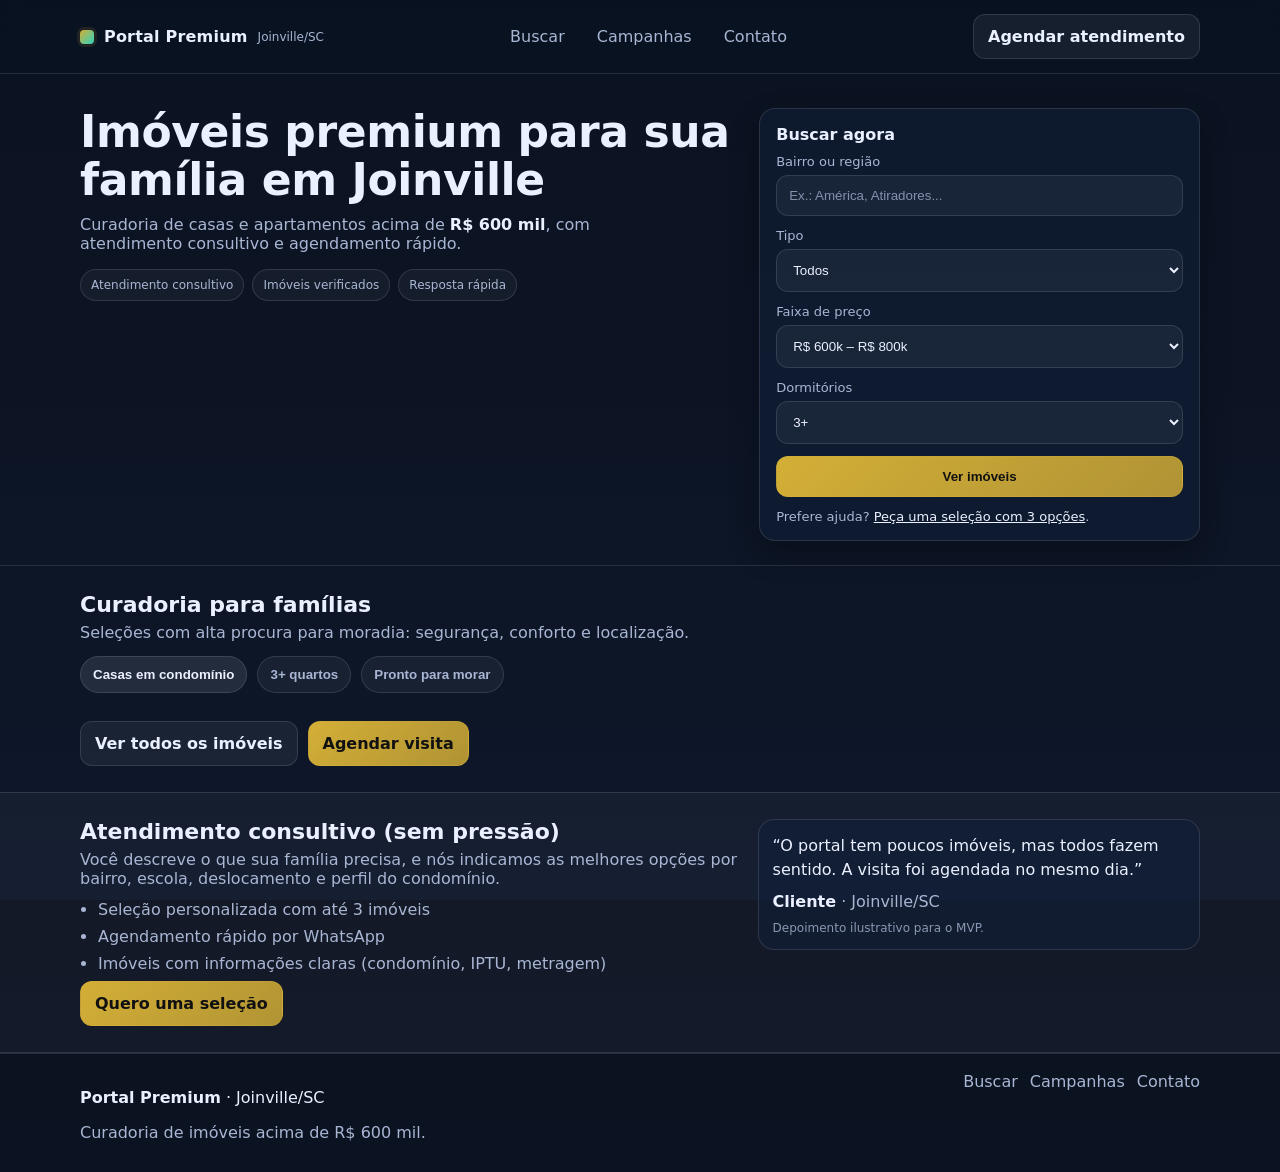
==== index.html @ 8db1cb7b "Add files via upload" ====
<!doctype html>
<html lang="pt-BR">
<head>
  <meta charset="utf-8" />
  <meta name="viewport" content="width=device-width,initial-scale=1" />
  <title>Portal Premium Joinville | Imóveis acima de R$ 600 mil</title>
  <meta name="description" content="Curadoria de imóveis premium em Joinville/SC e região. Casas e apartamentos acima de R$ 600 mil, focado em moradia familiar. Atendimento consultivo e agendamento rápido." />
  <meta property="og:title" content="Portal Premium Joinville" />
  <meta property="og:description" content="Imóveis premium em Joinville/SC acima de R$ 600 mil. Curadoria para famílias." />
  <meta property="og:image" content="assets/og-placeholder.jpg" />
  <meta name="theme-color" content="#0B1220" />
  <link rel="stylesheet" href="styles.css" />
</head>

<body>
  <a class="skip-link" href="#conteudo">Pular para o conteúdo</a>

  <header class="site-header">
    <div class="container header-row">
      <a class="brand" href="index.html" aria-label="Ir para a página inicial">
        <span class="brand-mark" aria-hidden="true"></span>
        <span class="brand-name">Portal Premium</span>
        <span class="brand-city">Joinville/SC</span>
      </a>

      <nav class="nav" aria-label="Navegação principal">
        <a class="nav-link" href="search.html">Buscar</a>
        <a class="nav-link" href="landing.html?campanha=condominio">Campanhas</a>
        <a class="nav-link" href="contact.html">Contato</a>
      </nav>

      <a class="btn btn-ghost header-cta" href="contact.html">Agendar atendimento</a>
    </div>
  </header>

  <main id="conteudo">
    <section class="hero">
      <div class="container hero-grid">
        <div class="hero-copy">
          <h1 class="hero-title">Imóveis premium para sua família em Joinville</h1>
          <p class="hero-subtitle">
            Curadoria de casas e apartamentos acima de <strong>R$ 600 mil</strong>, com atendimento consultivo e agendamento rápido.
          </p>

          <div class="trust-row" aria-label="Sinais de confiança">
            <div class="trust-pill">Atendimento consultivo</div>
            <div class="trust-pill">Imóveis verificados</div>
            <div class="trust-pill">Resposta rápida</div>
          </div>
        </div>

        <div class="hero-panel" aria-label="Busca rápida">
          <h2 class="panel-title">Buscar agora</h2>

          <form id="homeSearchForm" class="form">
            <div class="field">
              <label for="qBairro">Bairro ou região</label>
              <input id="qBairro" name="neighborhood" type="text" placeholder="Ex.: América, Atiradores..." autocomplete="off" />
            </div>

            <div class="field">
              <label for="qTipo">Tipo</label>
              <select id="qTipo" name="type">
                <option value="">Todos</option>
                <option value="Apartamento">Apartamento</option>
                <option value="Casa">Casa</option>
                <option value="Sobrado">Sobrado</option>
                <option value="Cobertura">Cobertura</option>
                <option value="Terreno">Terreno</option>
              </select>
            </div>

            <div class="field">
              <label for="qPreco">Faixa de preço</label>
              <select id="qPreco" name="pricePreset">
                <option value="600000-800000">R$ 600k – R$ 800k</option>
                <option value="800000-1200000">R$ 800k – R$ 1,2M</option>
                <option value="1200000-2000000">R$ 1,2M – R$ 2M</option>
                <option value="2000000-999999999">R$ 2M+</option>
              </select>
            </div>

            <div class="field">
              <label for="qDorms">Dormitórios</label>
              <select id="qDorms" name="bedroomsMin">
                <option value="0">Qualquer</option>
                <option value="2">2+</option>
                <option value="3" selected>3+</option>
                <option value="4">4+</option>
              </select>
            </div>

            <button class="btn btn-primary" type="submit">Ver imóveis</button>

            <p class="form-hint">
              Prefere ajuda? <a href="contact.html">Peça uma seleção com 3 opções</a>.
            </p>
          </form>
        </div>
      </div>
    </section>

    <section class="section">
      <div class="container section-head">
        <h2 class="section-title">Curadoria para famílias</h2>
        <p class="section-subtitle">Seleções com alta procura para moradia: segurança, conforto e localização.</p>
      </div>

      <div class="container">
        <div class="tabs" role="tablist" aria-label="Seleções de curadoria">
          <button class="tab is-active" data-curadoria="condominio" role="tab" aria-selected="true">Casas em condomínio</button>
          <button class="tab" data-curadoria="3quartos" role="tab" aria-selected="false">3+ quartos</button>
          <button class="tab" data-curadoria="pronto" role="tab" aria-selected="false">Pronto para morar</button>
        </div>

        <div id="curadoriaGrid" class="cards-grid" aria-live="polite"></div>

        <div class="section-actions">
          <a class="btn btn-ghost" href="search.html">Ver todos os imóveis</a>
          <a class="btn btn-primary" href="contact.html">Agendar visita</a>
        </div>
      </div>
    </section>

    <section class="section section-contrast">
      <div class="container two-col">
        <div>
          <h2 class="section-title">Atendimento consultivo (sem pressão)</h2>
          <p class="section-subtitle">
            Você descreve o que sua família precisa, e nós indicamos as melhores opções por bairro, escola, deslocamento e perfil do condomínio.
          </p>
          <ul class="checklist">
            <li>Seleção personalizada com até 3 imóveis</li>
            <li>Agendamento rápido por WhatsApp</li>
            <li>Imóveis com informações claras (condomínio, IPTU, metragem)</li>
          </ul>
          <a class="btn btn-primary" href="contact.html">Quero uma seleção</a>
        </div>

        <div class="quote-card" aria-label="Depoimento">
          <p class="quote-text">“O portal tem poucos imóveis, mas todos fazem sentido. A visita foi agendada no mesmo dia.”</p>
          <p class="quote-meta"><strong>Cliente</strong> · Joinville/SC</p>
          <p class="quote-disclaimer">Depoimento ilustrativo para o MVP.</p>
        </div>
      </div>
    </section>
  </main>

  <footer class="site-footer">
    <div class="container footer-grid">
      <div>
        <p class="footer-brand"><strong>Portal Premium</strong> · Joinville/SC</p>
        <p class="footer-muted">Curadoria de imóveis acima de R$ 600 mil.</p>
      </div>
      <div class="footer-links">
        <a href="search.html">Buscar</a>
        <a href="landing.html?campanha=condominio">Campanhas</a>
        <a href="contact.html">Contato</a>
      </div>
    </div>
  </footer>

  <script src="data/properties.js"></script>
  <script src="scripts.js"></script>
</body>
</html>
---- styles.css ----
:root{
  --bg:#0B1220;
  --bg2:#0E172A;
  --card:#0F1C33;
  --surface:#111F3A;
  --text:#EAF0FF;
  --muted:#A9B6D3;
  --line:rgba(234,240,255,.12);

  --brand:#D4AF37;
  --brand2:#2DD4BF;

  --white:#ffffff;

  --radius:16px;
  --radius2:12px;

  --shadow:0 12px 30px rgba(0,0,0,.32);

  --container:1120px;

  --font:system-ui,-apple-system,Segoe UI,Roboto,Arial,sans-serif;
}

*{box-sizing:border-box}
html,body{height:100%}
body{
  margin:0;
  font-family:var(--font);
  background:linear-gradient(180deg,var(--bg),var(--bg2));
  color:var(--text);
}

a{color:inherit}
strong{color:var(--text)}
img{max-width:100%;display:block}

.skip-link{
  position:absolute;left:-9999px;top:8px;
  background:var(--white);color:#111;padding:10px 12px;border-radius:10px;
  z-index:9999
}
.skip-link:focus{left:12px}

.container{
  width:min(var(--container), calc(100% - 32px));
  margin:0 auto;
}

.site-header{
  position:sticky;top:0;z-index:100;
  backdrop-filter:saturate(140%) blur(10px);
  background:rgba(11,18,32,.72);
  border-bottom:1px solid var(--line);
}
.header-row{
  display:flex;align-items:center;justify-content:space-between;
  padding:14px 0;gap:14px;
}

.brand{
  display:flex;align-items:center;gap:10px;
  text-decoration:none;
}
.brand-mark{
  width:14px;height:14px;border-radius:4px;
  background:linear-gradient(135deg,var(--brand),var(--brand2));
  box-shadow:0 0 0 3px rgba(212,175,55,.12);
}
.brand-name{font-weight:800;letter-spacing:.2px}
.brand-city{color:var(--muted);font-size:12px}

.nav{display:flex;gap:12px;align-items:center}
.nav-link{
  text-decoration:none;
  color:var(--muted);
  padding:10px 10px;border-radius:10px;
}
.nav-link:hover{background:rgba(234,240,255,.06);color:var(--text)}
.nav-link.is-active{color:var(--text);background:rgba(234,240,255,.08)}
.header-cta{display:none}

.btn{
  display:inline-flex;align-items:center;justify-content:center;
  gap:10px;
  border-radius:12px;
  padding:12px 14px;
  text-decoration:none;
  border:1px solid var(--line);
  cursor:pointer;
  font-weight:700;
}
.btn:focus{outline:3px solid rgba(45,212,191,.35);outline-offset:2px}
.btn-primary{
  background:linear-gradient(135deg,var(--brand),rgba(212,175,55,.82));
  color:#111;
  border-color:rgba(212,175,55,.35);
}
.btn-ghost{
  background:rgba(234,240,255,.06);
  color:var(--text);
}
.btn:hover{transform:translateY(-1px)}
.btn:active{transform:translateY(0)}

.hero{
  padding:34px 0 24px;
  border-bottom:1px solid var(--line);
}
.hero-slim{padding:26px 0 18px}
.hero-grid{
  display:grid;
  grid-template-columns: 1.2fr .8fr;
  gap:18px;
  align-items:start;
}
.hero-title{
  font-size:clamp(28px,3.5vw,44px);
  line-height:1.08;
  margin:0 0 12px;
  letter-spacing:-.4px;
}
.hero-subtitle{
  margin:0 0 16px;
  color:var(--muted);
  max-width:60ch;
}
.trust-row{display:flex;flex-wrap:wrap;gap:8px}
.trust-pill{
  font-size:12px;
  padding:8px 10px;
  border:1px solid var(--line);
  border-radius:999px;
  color:var(--muted);
  background:rgba(234,240,255,.04);
}

.hero-panel{
  background:rgba(17,31,58,.55);
  border:1px solid var(--line);
  border-radius:var(--radius);
  box-shadow:var(--shadow);
  padding:16px;
}
.panel-title{margin:0 0 10px;font-size:16px;color:var(--text)}

.section{padding:26px 0}
.section-contrast{
  background:rgba(234,240,255,.03);
  border-top:1px solid var(--line);
  border-bottom:1px solid var(--line);
}
.section-head{margin-bottom:12px}
.section-title{margin:0 0 6px;font-size:22px}
.section-subtitle{margin:0;color:var(--muted);max-width:70ch}
.section-actions{display:flex;gap:10px;flex-wrap:wrap;margin-top:14px}

.form{display:grid;gap:12px}
.field{display:grid;gap:6px}
label{font-size:13px;color:var(--muted)}
input,select,textarea{
  width:100%;
  padding:12px 12px;
  border-radius:12px;
  border:1px solid var(--line);
  background:rgba(234,240,255,.05);
  color:var(--text);
}
input::placeholder,textarea::placeholder{color:rgba(169,182,211,.75)}
input:focus,select:focus,textarea:focus{
  outline:3px solid rgba(45,212,191,.35);
  border-color:rgba(45,212,191,.35);
}
.form-hint{margin:0;color:var(--muted);font-size:13px}
.form-hint a{color:var(--text)}

.tabs{display:flex;gap:10px;flex-wrap:wrap;margin:14px 0}
.tab{
  background:rgba(234,240,255,.05);
  border:1px solid var(--line);
  color:var(--muted);
  padding:10px 12px;
  border-radius:999px;
  cursor:pointer;
  font-weight:700;
}
.tab.is-active{color:var(--text);background:rgba(234,240,255,.10)}
.tab:focus{outline:3px solid rgba(45,212,191,.35);outline-offset:2px}

.cards-grid{
  display:grid;
  grid-template-columns: repeat(3, 1fr);
  gap:12px;
}
.card{
  border:1px solid var(--line);
  background:rgba(17,31,58,.55);
  border-radius:var(--radius2);
  overflow:hidden;
  box-shadow:0 10px 24px rgba(0,0,0,.26);
  display:flex;flex-direction:column;
}
.card-media{
  position:relative;
  aspect-ratio: 16/10;
  background:rgba(234,240,255,.05);
}
.card-media img{width:100%;height:100%;object-fit:cover}
.badge{
  position:absolute;left:10px;top:10px;
  background:rgba(11,18,32,.72);
  border:1px solid var(--line);
  color:var(--text);
  font-size:12px;
  padding:6px 10px;
  border-radius:999px;
}
.card-body{padding:12px;display:grid;gap:8px}
.card-title{margin:0;font-size:16px;line-height:1.2}
.card-meta{color:var(--muted);font-size:13px}
.card-price{font-weight:900;font-size:16px;letter-spacing:.2px}
.card-pills{display:flex;gap:8px;flex-wrap:wrap}
.pill{
  font-size:12px;
  padding:6px 9px;
  border:1px solid var(--line);
  border-radius:999px;
  color:var(--muted);
  background:rgba(234,240,255,.04);
}
.card-actions{display:flex;gap:10px;flex-wrap:wrap}

.page-grid{
  display:grid;
  grid-template-columns: 360px 1fr;
  gap:16px;
  padding:18px 0 26px;
}
.page-title{margin:0 0 6px;font-size:22px}
.page-subtitle{margin:0 0 14px;color:var(--muted)}

.filters-panel{
  border:1px solid var(--line);
  border-radius:var(--radius);
  background:rgba(17,31,58,.55);
  padding:14px;
  height:fit-content;
}
.filters-form{display:grid;gap:12px}
.two-inline{display:grid;grid-template-columns:1fr 1fr;gap:10px}
.more-filters{
  border:1px dashed rgba(234,240,255,.18);
  border-radius:14px;
  padding:12px;
  background:rgba(234,240,255,.03);
  display:grid;
  gap:12px;
}
.chips-title{margin:0 0 6px;color:var(--muted);font-size:13px}
.chips-group{display:block}
.chip{
  display:inline-flex;align-items:center;gap:8px;
  padding:8px 10px;margin:6px 8px 0 0;
  border:1px solid var(--line);
  border-radius:999px;
  background:rgba(234,240,255,.04);
  color:var(--muted);
  font-size:13px;
  cursor:pointer;
}
.chip input{accent-color:var(--brand2)}

.filters-note{margin:0;color:var(--muted);font-size:13px}
.filters-note a{color:var(--text)}

.results-panel{min-height:400px}
.results-head{
  display:flex;align-items:center;justify-content:space-between;
  gap:12px;flex-wrap:wrap;
  margin:6px 0 12px;
}
.results-count{margin:0;color:var(--muted)}
.results-grid{
  display:grid;
  grid-template-columns: repeat(2, 1fr);
  gap:12px;
}
.results-empty{
  border:1px solid var(--line);
  border-radius:var(--radius);
  background:rgba(17,31,58,.55);
  padding:14px;
  margin-top:14px;
}

.property-shell{padding:18px 0 26px}
.property-top{
  display:grid;
  grid-template-columns: 1.15fr .85fr;
  gap:14px;
  align-items:start;
}
.gallery{
  border:1px solid var(--line);
  border-radius:var(--radius);
  overflow:hidden;
  background:rgba(234,240,255,.03);
}
.gallery-main{
  position:relative;
  aspect-ratio: 16/10;
  background:rgba(234,240,255,.05);
}
.gallery-main img{width:100%;height:100%;object-fit:cover}
.gallery-controls{
  position:absolute;left:12px;right:12px;bottom:12px;
  display:flex;justify-content:space-between;gap:10px;
}
.gallery-controls button{
  background:rgba(11,18,32,.68);
  border:1px solid var(--line);
  color:var(--text);
  padding:10px 12px;border-radius:12px;
  cursor:pointer;font-weight:800;
}
.thumbs{
  display:flex;gap:8px;overflow:auto;
  padding:10px;border-top:1px solid var(--line);
}
.thumb{
  width:84px;height:54px;border-radius:10px;
  border:1px solid var(--line);
  overflow:hidden;flex:0 0 auto;
  opacity:.85;cursor:pointer;
}
.thumb.is-active{opacity:1;outline:3px solid rgba(45,212,191,.25)}
.thumb img{width:100%;height:100%;object-fit:cover}

.property-card{
  border:1px solid var(--line);
  border-radius:var(--radius);
  background:rgba(17,31,58,.55);
  padding:14px;
  box-shadow:var(--shadow);
}
.prop-title{margin:0 0 6px;font-size:22px;line-height:1.15}
.prop-loc{margin:0 0 10px;color:var(--muted)}
.prop-price{font-size:22px;font-weight:950;margin:0 0 10px}
.prop-facts{display:flex;gap:8px;flex-wrap:wrap;margin:0 0 10px}
.fact{padding:8px 10px;border:1px solid var(--line);border-radius:999px;color:var(--muted);background:rgba(234,240,255,.04);font-size:13px}
.prop-ids{margin:0;color:var(--muted);font-size:13px}

.prop-sections{
  display:grid;
  grid-template-columns: 1fr 1fr;
  gap:12px;
  margin-top:14px;
}
.box{
  border:1px solid var(--line);
  border-radius:var(--radius);
  background:rgba(17,31,58,.55);
  padding:14px;
}
.box h2{margin:0 0 8px;font-size:16px}
.box p{margin:0;color:var(--muted);line-height:1.45}
.list{margin:8px 0 0;padding-left:18px;color:var(--muted)}
.list li{margin:6px 0}

.map{
  margin-top:12px;
  border:1px solid var(--line);
  border-radius:var(--radius);
  overflow:hidden;
  background:rgba(234,240,255,.03);
}
.map iframe{width:100%;height:280px;border:0}

.cta-fixed{
  position:fixed;left:0;right:0;bottom:0;
  padding:12px;
  background:rgba(11,18,32,.78);
  border-top:1px solid var(--line);
  display:flex;gap:10px;justify-content:center;
  backdrop-filter: blur(10px);
}
.cta-fixed .btn{min-width:150px}

.two-col{
  display:grid;
  grid-template-columns: 1.2fr .8fr;
  gap:14px;
  align-items:start;
}
.checklist{margin:12px 0 0;padding-left:18px;color:var(--muted)}
.checklist li{margin:8px 0}
.quote-card{
  border:1px solid var(--line);
  border-radius:var(--radius);
  background:rgba(17,31,58,.55);
  padding:14px;
}
.quote-text{margin:0 0 10px;font-size:16px;line-height:1.5}
.quote-meta{margin:0;color:var(--muted)}
.quote-disclaimer{margin:10px 0 0;color:rgba(169,182,211,.8);font-size:12px}

.contact-grid{
  padding:18px 0 26px;
  display:grid;
  grid-template-columns: 1.1fr .9fr;
  gap:14px;
}
.contact-card{
  border:1px solid var(--line);
  border-radius:var(--radius);
  background:rgba(17,31,58,.55);
  padding:14px;
}
.contact-aside{display:grid;gap:12px}
.aside-box{
  border:1px solid var(--line);
  border-radius:var(--radius);
  background:rgba(17,31,58,.55);
  padding:14px;
}
.aside-title{margin:0 0 8px;font-size:16px}
.aside-text{margin:0;color:var(--muted);line-height:1.45}
.aside-disclaimer{margin:10px 0 0;color:rgba(169,182,211,.8);font-size:12px}

.site-footer{
  border-top:1px solid var(--line);
  padding:18px 0 30px;
  background:rgba(11,18,32,.55);
}
.footer-grid{display:flex;align-items:flex-start;justify-content:space-between;gap:12px;flex-wrap:wrap}
.footer-muted{margin:6px 0 0;color:var(--muted)}
.footer-links{display:flex;gap:12px;flex-wrap:wrap}
.footer-links a{color:var(--muted);text-decoration:none}
.footer-links a:hover{color:var(--text)}

.hero-actions{display:flex;gap:10px;flex-wrap:wrap;margin-top:10px}

/* Responsivo */
@media (min-width: 900px){
  .header-cta{display:inline-flex}
  .cta-fixed{display:none}
}

@media (max-width: 980px){
  .hero-grid{grid-template-columns:1fr;gap:14px}
  .page-grid{grid-template-columns:1fr}
  .results-grid{grid-template-columns:1fr}
  .cards-grid{grid-template-columns:repeat(2,1fr)}
  .property-top{grid-template-columns:1fr}
  .prop-sections{grid-template-columns:1fr}
  .two-col{grid-template-columns:1fr}
  .contact-grid{grid-template-columns:1fr}
}

@media (prefers-reduced-motion: reduce){
  .btn:hover{transform:none}
}
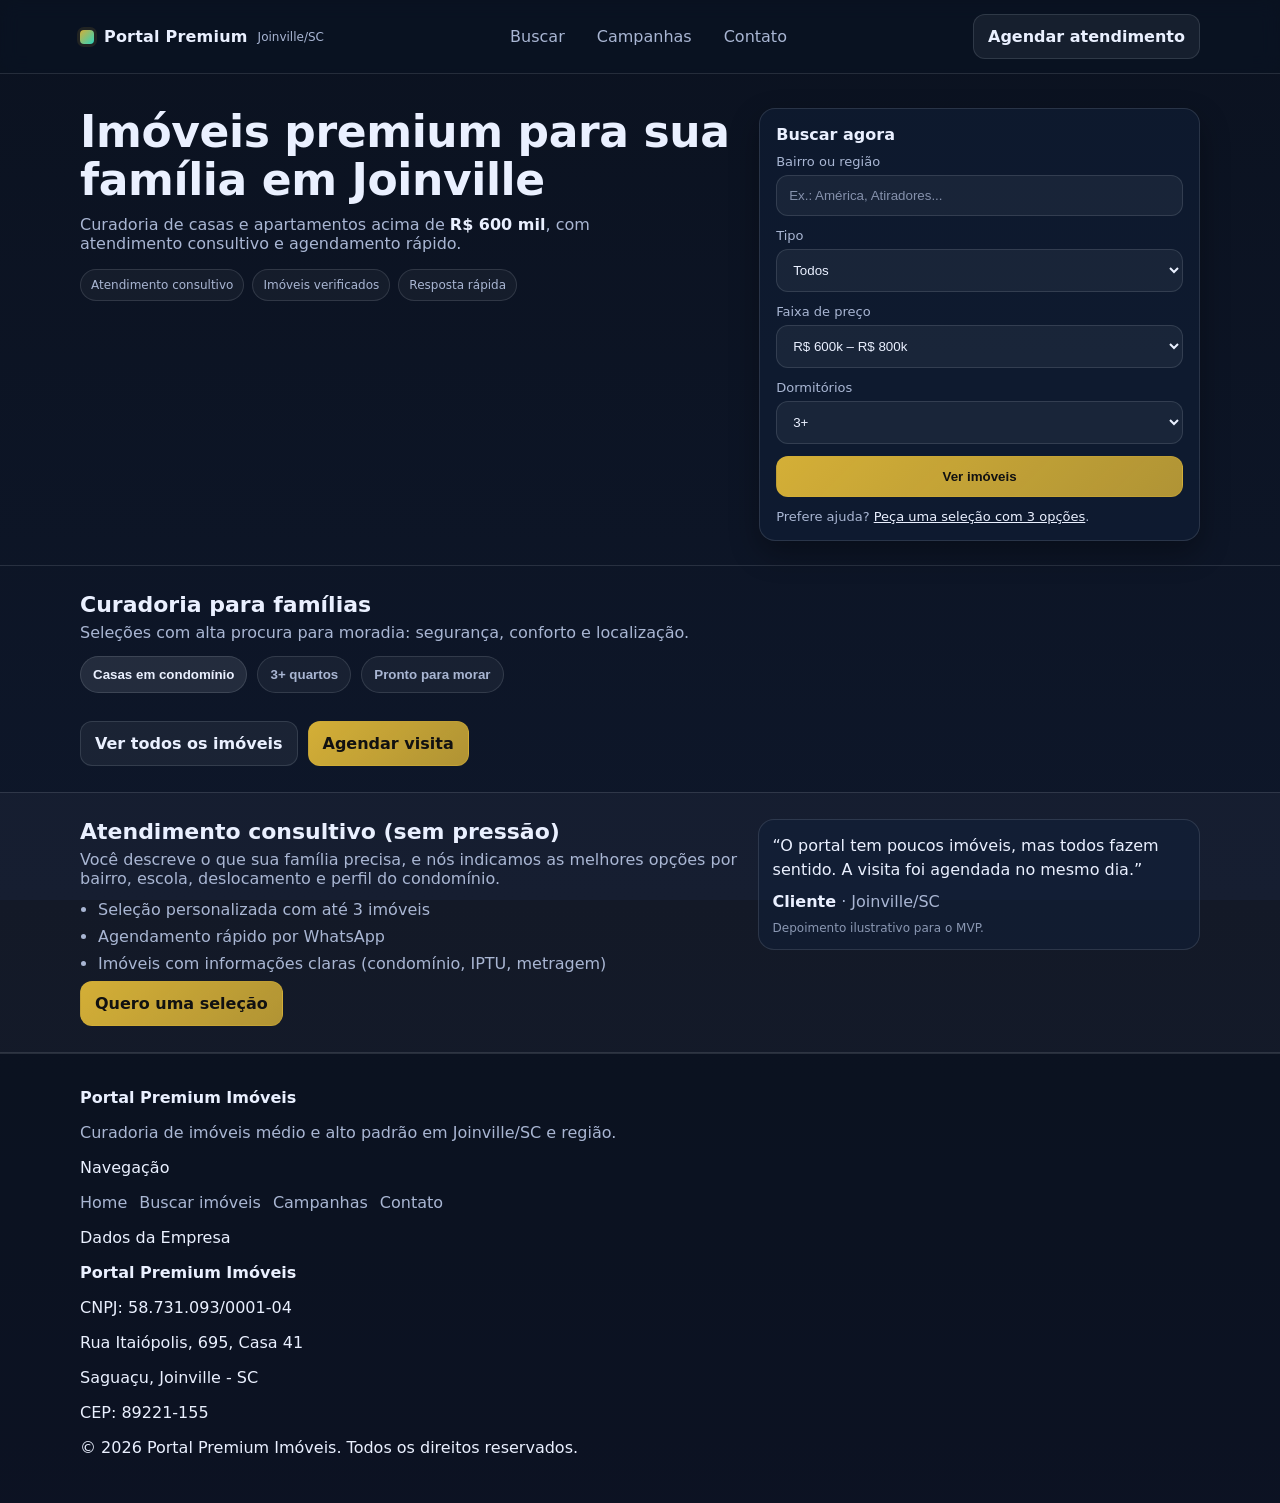
==== commit c783eac9: "Update index.html" ====
--- a/index.html
+++ b/index.html
@@ -147,20 +147,36 @@
   </main>
 
   <footer class="site-footer">
-    <div class="container footer-grid">
-      <div>
-        <p class="footer-brand"><strong>Portal Premium</strong> · Joinville/SC</p>
-        <p class="footer-muted">Curadoria de imóveis acima de R$ 600 mil.</p>
-      </div>
-      <div class="footer-links">
-        <a href="search.html">Buscar</a>
-        <a href="landing.html?campanha=condominio">Campanhas</a>
+  <div class="container footer-grid-complete">
+    <!-- Coluna 1: Marca -->
+    <div class="footer-brand-col">
+      <p class="footer-brand"><strong>Portal Premium Imóveis</strong></p>
+      <p class="footer-muted">Curadoria de imóveis médio e alto padrão em Joinville/SC e região.</p>
+    </div>
+
+    <!-- Coluna 2: Navegação -->
+    <div class="footer-nav-col">
+      <p class="footer-title">Navegação</p>
+      <nav class="footer-links">
+        <a href="index.html">Home</a>
+        <a href="search.html">Buscar imóveis</a>
+        <a href="landing.html">Campanhas</a>
         <a href="contact.html">Contato</a>
-      </div>
+      </nav>
     </div>
-  </footer>
 
-  <script src="data/properties.js"></script>
-  <script src="scripts.js"></script>
-</body>
-</html>+    <!-- Coluna 3: Dados da empresa -->
+    <div class="footer-company-col">
+      <p class="footer-title">Dados da Empresa</p>
+      <p class="footer-data"><strong>Portal Premium Imóveis</strong></p>
+      <p class="footer-data">CNPJ: 58.731.093/0001-04</p>
+      <p class="footer-data">Rua Itaiópolis, 695, Casa 41</p>
+      <p class="footer-data">Saguaçu, Joinville - SC</p>
+      <p class="footer-data">CEP: 89221-155</p>
+    </div>
+  </div>
+
+  <div class="container footer-bottom">
+    <p class="footer-copyright">© 2026 Portal Premium Imóveis. Todos os direitos reservados.</p>
+  </div>
+</footer>
